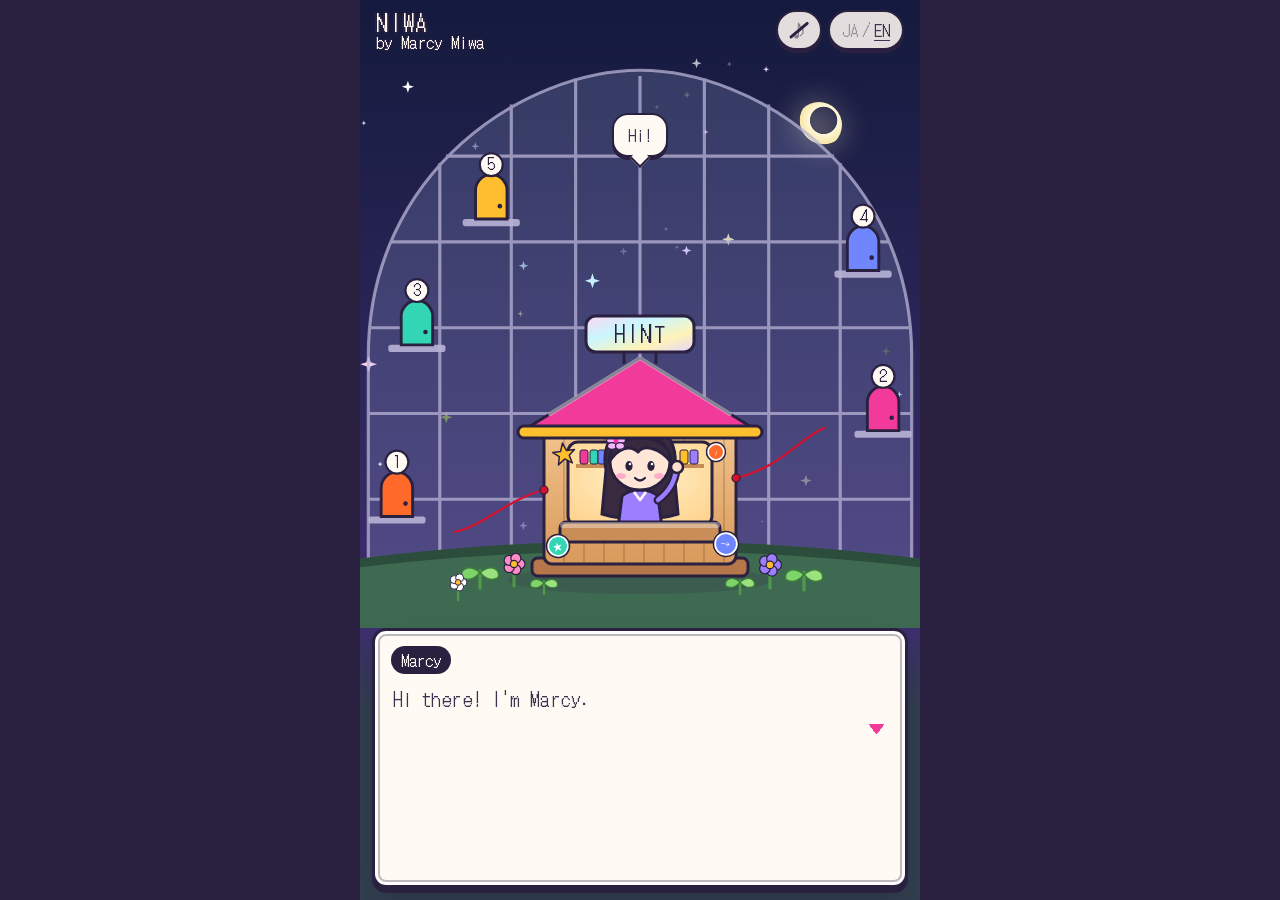
==== index.html @ 36a874c6 "スマホ版 NIWA: ヒント小屋の中身（マーシーの窓）を追加 PC版の温室の まんなかにある ヒント小屋を、スマホ1画面に したもの。 - 上: 温室の格子ドーム・5まいの とびら・小屋・3頭身のまー" ====
<!doctype html>
<html lang="ja">
<head>
  <meta charset="utf-8">
  <meta name="viewport" content="width=device-width, initial-scale=1, viewport-fit=cover">
  <title>NIWA by Marcy Miwa — ヒント小屋</title>
  <meta name="description" content="こんにちは！まーしーです！ — NIWA（塔の中の温室）のヒント小屋。スマホ版。">
  <meta name="theme-color" content="#2a2140">
  <meta property="og:title" content="NIWA by Marcy Miwa">
  <meta property="og:description" content="こんにちは！まーしーです！">
  <meta property="og:type" content="website">
  <meta property="og:image" content="assets/img/ogp.png">
  <meta name="twitter:card" content="summary_large_image">
  <link rel="icon" href="assets/img/favicon.svg" type="image/svg+xml">
  <link rel="preconnect" href="https://fonts.googleapis.com">
  <link rel="preconnect" href="https://fonts.gstatic.com" crossorigin>
  <link rel="stylesheet" href="https://fonts.googleapis.com/css2?family=DotGothic16&family=Zen+Maru+Gothic:wght@500;700&display=swap">
  <link rel="stylesheet" href="assets/css/hut.css">
</head>
<body>
  <a class="skip" href="list.html" data-i18n="skipToList">もじだけの ページへ</a>

  <div class="app" id="app" data-tod="day">
    <!-- 上: 小屋の中（シーン） -->
    <header class="topbar">
      <h1 class="logo"><span class="logo-niwa">NIWA</span><span class="logo-by" data-i18n="by">by Marcy Miwa</span></h1>
      <div class="toggles">
        <button class="chip" id="soundToggle" type="button" aria-pressed="false" data-i18n-aria="soundLabel" aria-label="おと">
          <span aria-hidden="true" class="chip-icon">♪</span><span class="chip-state" data-i18n="soundOff">OFF</span>
        </button>
        <button class="chip" id="langToggle" type="button" data-i18n-aria="langLabel" aria-label="ことば">
          <span lang="ja">JA</span><span class="sep" aria-hidden="true">/</span><span lang="en">EN</span>
        </button>
      </div>
    </header>

    <main class="stage" id="stage" aria-label="ヒント小屋">
      <div class="sky" aria-hidden="true">
        <div class="sun"></div>
        <canvas class="glitter" id="glitter"></canvas>
      </div>
      <svg class="dome" viewBox="0 0 400 400" preserveAspectRatio="xMidYMax slice" aria-hidden="true" id="dome"></svg>
      <div class="scene" id="scene">
        <!-- 小屋とまーしーは scene.js が描く -->
      </div>
      <p class="bubble" id="bubble" role="status" aria-live="polite"></p>
    </main>

    <!-- 下: マーシーの窓 -->
    <section class="window-wrap" aria-label="マーシーの窓" id="windowWrap">
      <div class="window" id="window">
        <div class="window-head">
          <span class="speaker" id="speaker">まーしー</span>
          <button class="back" id="backBtn" type="button" hidden><span aria-hidden="true">◀</span> <span data-i18n="back">もどる</span></button>
        </div>
        <div class="window-body" id="windowBody" aria-live="polite">
          <p class="line" id="line"></p>
          <span class="more" id="more" aria-hidden="true">▼</span>
        </div>
        <nav class="menu" id="menu" hidden></nav>
      </div>
    </section>

    <!-- 作品の窓 -->
    <div class="sheet" id="sheet" role="dialog" aria-modal="true" aria-labelledby="sheetTitle" hidden>
      <div class="sheet-card">
        <button class="sheet-close" id="sheetClose" type="button" data-i18n-aria="close" aria-label="とじる">×</button>
        <div class="sheet-scroll" id="sheetScroll"></div>
      </div>
    </div>

    <noscript>
      <p class="noscript">JavaScript が オフのようです。<a href="list.html">もじだけの ページ</a>で さくひんを みられます。</p>
    </noscript>
  </div>

  <script type="module" src="assets/js/app.js"></script>
</body>
</html>
---- assets/css/hut.css ----
/* NIWA — ヒント小屋（スマホ版）
   色・文字はPC版のUIの着せかえ（ui/skin.js・desk.json）のトークンに合わせる。
   本文は16px以上（PC版の mobile_check と同じ基準）。 */

:root {
  --ink: #2a2140;
  --paper: #fff6e9;
  --pearl: #fff8f2;
  --frost: #eef3ff;
  --riso-blue: #2f4fb8;
  --riso-pink: #f23a9a;
  --magenta: #ff33a8;
  --mint: #33d6b4;
  --lilac: #9d7eff;
  --lime: #a8e032;
  --sun: #ffbe2e;
  --orange: #ff6a2b;
  --cobalt: #6f86ff;
  --thread: #d4122e;

  --window-bg: #fffaf3;
  --window-ink: #3b3350;
  --window-edge: #2a2140;
  --window-hi: #ffffff;
  --cursor: #f23a9a;

  --sky-top: #8fc8ff;
  --sky-bottom: #ffe7c7;
  --ground: #9fd38a;
  --ground-dark: #6fae63;
  --glass: rgba(255, 255, 255, .35);
  --frame: #f4efe6;

  --font-dot: "DotGothic16", "Hiragino Maru Gothic ProN", "Hiragino Sans", "Yu Gothic", "Noto Sans JP", system-ui, sans-serif;
  --font-round: "Zen Maru Gothic", "Hiragino Maru Gothic ProN", "Hiragino Sans", "Yu Gothic", "Noto Sans JP", system-ui, sans-serif;
  --min-font: 16px;
  --radius: 14px;
  --gutter: 16px;
  --safe-b: env(safe-area-inset-bottom, 0px);
  --safe-t: env(safe-area-inset-top, 0px);
}

/* 時間帯の空（PC版の「空の時計」にならって 4 つ） */
.app[data-tod="dawn"]  { --sky-top: #b9a6ff; --sky-bottom: #ffd0c2; --ground: #a6d692; --glass: rgba(255,255,255,.32); }
.app[data-tod="day"]   { --sky-top: #8fc8ff; --sky-bottom: #ffeccc; --ground: #9fd38a; --glass: rgba(255,255,255,.35); }
.app[data-tod="dusk"]  { --sky-top: #6b5bd6; --sky-bottom: #ffad7a; --ground: #8cbf7e; --glass: rgba(255,230,210,.28); }
.app[data-tod="night"] { --sky-top: #141a3d; --sky-bottom: #3d2f6e; --ground: #3f6a52; --ground-dark: #2c4d3b; --glass: rgba(180,200,255,.18); --frame: #b9b3d6; }

*, *::before, *::after { box-sizing: border-box; }
[hidden] { display: none !important; }

html, body { height: 100%; }

body {
  margin: 0;
  background: var(--ink);
  color: var(--window-ink);
  font-family: var(--font-dot);
  font-size: var(--min-font);
  line-height: 1.7;
  -webkit-text-size-adjust: 100%;
  -webkit-tap-highlight-color: transparent;
  overflow: hidden;
}

button { font: inherit; color: inherit; }

.skip {
  position: absolute; left: 8px; top: -60px; z-index: 50;
  background: var(--window-bg); color: var(--window-ink);
  padding: 8px 14px; border-radius: 999px; border: 2px solid var(--window-edge);
  text-decoration: none;
}
.skip:focus { top: 8px; }

.app {
  position: relative;
  display: flex; flex-direction: column;
  height: 100vh; height: 100dvh;
  max-width: 560px; margin: 0 auto;
  background: linear-gradient(180deg, var(--sky-top), var(--sky-bottom) 70%);
  overflow: hidden;
  transition: background 1.2s ease;
}

/* ---------- 上のバー ---------- */
.topbar {
  position: relative; z-index: 6;
  display: flex; align-items: center; justify-content: space-between; gap: 8px;
  padding: calc(10px + var(--safe-t)) var(--gutter) 6px;
}
.logo {
  margin: 0; display: flex; flex-direction: column; align-items: flex-start; gap: 2px; white-space: nowrap;
  font-weight: 400; font-size: 22px; line-height: 1; letter-spacing: .08em;
  color: var(--window-bg);
  text-shadow: 0 2px 0 var(--window-edge), 2px 0 0 var(--window-edge), -2px 0 0 var(--window-edge), 0 -2px 0 var(--window-edge);
}
.logo-by { font-size: 16px; letter-spacing: .02em; text-shadow: 0 1px 0 var(--window-edge), 1px 0 0 var(--window-edge), -1px 0 0 var(--window-edge), 0 -1px 0 var(--window-edge); }
.toggles { display: flex; gap: 6px; }
.chip {
  display: inline-flex; align-items: center; gap: 4px;
  min-height: 40px; padding: 4px 12px;
  border-radius: 999px; border: 2px solid var(--window-edge);
  background: color-mix(in srgb, var(--window-bg) 88%, transparent);
  font-size: 16px; line-height: 1; cursor: pointer; white-space: nowrap;
  box-shadow: 0 3px 0 var(--window-edge);
}
.chip-icon { font-size: 18px; }
#soundToggle .chip-state { position: absolute; width: 1px; height: 1px; overflow: hidden; clip: rect(0 0 0 0); }
#soundToggle { position: relative; min-width: 44px; justify-content: center; }
#soundToggle[aria-pressed="false"] .chip-icon { opacity: .55; }
#soundToggle[aria-pressed="false"]::after {
  content: ""; position: absolute; left: 50%; top: 50%; width: 24px; height: 2.5px; border-radius: 2px;
  background: var(--window-edge); transform: translate(-50%, -50%) rotate(-40deg);
}
.chip:active { transform: translateY(2px); box-shadow: 0 1px 0 var(--window-edge); }
.chip:focus-visible, .menu button:focus-visible, .back:focus-visible, .sheet-close:focus-visible, .link-btn:focus-visible {
  outline: 3px solid var(--cursor); outline-offset: 2px;
}
.chip .sep { opacity: .45; }
.chip [lang] { opacity: .45; }
.chip [lang].on { opacity: 1; text-decoration: underline; text-underline-offset: 3px; }
.chip[aria-pressed="true"] { background: var(--sun); }

/* ---------- ステージ（小屋の中） ---------- */
.stage {
  position: relative; flex: 1 1 auto; min-height: 180px;
  overflow: hidden;
}
.sky { position: absolute; inset: 0; }
.sun {
  position: absolute; right: 14%; top: 8%;
  width: 46px; height: 46px; border-radius: 50%;
  background: radial-gradient(circle at 40% 40%, #fffbe6, var(--sun) 60%, transparent 62%);
  filter: drop-shadow(0 0 18px rgba(255, 210, 120, .8));
  transition: all 1.2s ease;
}
.app[data-tod="night"] .sun {
  background: radial-gradient(circle at 60% 40%, transparent 34%, #fff7d8 36%, #f5e7a8 60%, transparent 62%);
  filter: drop-shadow(0 0 14px rgba(255, 245, 200, .6));
}
.app[data-tod="dusk"] .sun { top: 30%; background: radial-gradient(circle, #fff1d6, var(--orange) 60%, transparent 62%); }
.app[data-tod="dawn"] .sun { top: 34%; right: 70%; }

.glitter { position: absolute; inset: 0; width: 100%; height: 100%; pointer-events: none; }

.dome { position: absolute; inset: 0; width: 100%; height: 100%; }
.dome .lattice { stroke: var(--frame); stroke-width: 2.2; fill: none; opacity: .75; }
.dome .pane { fill: var(--glass); }
.dome .ground { fill: var(--ground); }
.dome .ground-edge { fill: var(--ground-dark); }

.scene {
  position: absolute; left: 50%; bottom: 0;
  height: min(100%, 92vw, 400px); aspect-ratio: 1 / 1;
  transform: translateX(-50%);
}
.scene svg { display: block; width: 100%; height: 100%; overflow: visible; }

.hut-sign { cursor: pointer; }
.marcy { cursor: pointer; transform-box: fill-box; transform-origin: 50% 100%; }
.marcy.bob { animation: bob 2.4s ease-in-out infinite; }
.marcy.hop { animation: hop .5s ease-out 1; }
@keyframes bob { 0%, 100% { transform: translateY(0); } 50% { transform: translateY(-2.5px); } }
@keyframes hop { 0% { transform: translateY(0); } 40% { transform: translateY(-12px); } 100% { transform: translateY(0); } }
.marcy .blink { animation: blink 4.6s infinite; transform-box: fill-box; transform-origin: 50% 50%; }
@keyframes blink { 0%, 93%, 100% { transform: scaleY(1); } 95% { transform: scaleY(.1); } }
.sprout { transform-box: fill-box; transform-origin: 50% 100%; animation: sway 3.2s ease-in-out infinite; }
.sprout:nth-of-type(2n) { animation-delay: -1.3s; }
@keyframes sway { 0%, 100% { transform: rotate(-4deg); } 50% { transform: rotate(4deg); } }

/* ふきだし */
.bubble {
  position: absolute; z-index: 4;
  left: 50%; top: 10%;
  transform: translate(-50%, 6px) scale(.96);
  max-width: min(78%, 320px);
  margin: 0; padding: 8px 14px;
  background: var(--window-bg); color: var(--window-ink);
  border: 2px solid var(--window-edge); border-radius: 16px;
  box-shadow: 0 3px 0 var(--window-edge);
  font-size: 16px; line-height: 1.5; text-align: center;
  opacity: 0; pointer-events: none;
  transition: opacity .25s ease, transform .25s ease;
}
.bubble::after {
  content: ""; position: absolute; left: 50%; bottom: -10px; width: 14px; height: 14px;
  background: var(--window-bg); border-right: 2px solid var(--window-edge); border-bottom: 2px solid var(--window-edge);
  transform: translateX(-50%) rotate(45deg);
}
.bubble.show { opacity: 1; transform: translate(-50%, 0) scale(1); }

/* ---------- マーシーの窓（MOTHER2 風） ---------- */
.window-wrap {
  position: relative; z-index: 5;
  padding: 0 12px calc(12px + var(--safe-b));
  background: linear-gradient(180deg, transparent, color-mix(in srgb, var(--ground-dark) 60%, transparent) 30%);
}
.window {
  position: relative;
  min-height: 200px; max-height: 60dvh;
  display: flex; flex-direction: column;
  background: var(--window-bg); color: var(--window-ink);
  border-radius: var(--radius);
  border: 3px solid var(--window-edge);
  box-shadow:
    inset 0 0 0 3px var(--window-hi),
    inset 0 0 0 5px color-mix(in srgb, var(--window-edge) 30%, transparent),
    0 5px 0 var(--window-edge),
    0 14px 28px rgba(20, 10, 40, .25);
  padding: 12px 16px 14px;
  overflow: hidden;
}
.window-head {
  display: flex; align-items: center; justify-content: space-between;
  min-height: 34px; gap: 8px;
}
.speaker {
  display: inline-block; padding: 0 10px; border-radius: 999px;
  background: var(--window-edge); color: var(--window-bg);
  font-size: 16px; line-height: 28px;
}
.back {
  display: inline-flex; align-items: center; gap: 4px;
  min-height: 40px; padding: 0 12px;
  background: transparent; border: 2px solid var(--window-edge); border-radius: 999px;
  cursor: pointer; font-size: 16px;
}
.window-body {
  position: relative; flex: 0 0 auto;
  min-height: 64px; padding: 6px 2px 4px;
  cursor: pointer;
}
.line {
  margin: 0; white-space: pre-wrap; word-break: normal; overflow-wrap: anywhere;
  font-size: 18px; line-height: 1.75; letter-spacing: .02em;
}
.line .bullet { color: var(--cursor); }
.more {
  position: absolute; right: 4px; bottom: 0;
  color: var(--cursor); font-size: 16px;
  opacity: 0; animation: none;
}
.more.on { opacity: 1; animation: nudge .7s steps(2, end) infinite; }
@keyframes nudge { 0% { transform: translateY(0); } 100% { transform: translateY(3px); } }

.menu {
  display: grid; grid-template-columns: 1fr 1fr; gap: 2px 6px;
  margin-top: 6px; padding-top: 8px;
  border-top: 2px dashed color-mix(in srgb, var(--window-edge) 35%, transparent);
  overflow-y: auto; overscroll-behavior: contain;
  -webkit-overflow-scrolling: touch;
}
.menu.one-col { grid-template-columns: 1fr; }
.menu button {
  position: relative;
  display: flex; align-items: center; gap: 6px;
  min-height: 44px; padding: 4px 6px 4px 24px;
  background: transparent; border: 0; border-radius: 10px;
  text-align: left; font-size: 17px; line-height: 1.3; cursor: pointer; word-break: keep-all; overflow-wrap: anywhere;
}
.menu button::before {
  content: "▶"; position: absolute; left: 6px; top: 50%;
  transform: translateY(-50%); font-size: 14px; color: var(--cursor);
  opacity: 0;
}
.menu button:hover::before, .menu button:focus-visible::before, .menu button.cur::before { opacity: 1; }
.menu button:hover, .menu button.cur { background: color-mix(in srgb, var(--sun) 28%, transparent); }
.menu button:active { background: color-mix(in srgb, var(--sun) 50%, transparent); }
.menu .sub { display: block; font-size: 16px; opacity: .7; }
.menu .tag {
  margin-left: auto; padding: 0 8px; border-radius: 999px;
  font-size: 16px; line-height: 24px;
  color: var(--window-bg); background: var(--room-color, var(--lilac));
  flex: 0 0 auto;
}
.menu .num {
  display: inline-grid; place-items: center; flex: 0 0 auto;
  width: 28px; height: 28px; border-radius: 50%;
  background: var(--room-color, var(--lilac)); color: #fff; font-size: 16px;
}

/* ---------- 作品の窓（シート） ---------- */
.sheet {
  position: absolute; inset: 0; z-index: 20;
  display: flex; align-items: flex-end;
  background: rgba(30, 20, 50, .45);
  -webkit-backdrop-filter: blur(3px); backdrop-filter: blur(3px);
  padding: calc(56px + var(--safe-t)) 10px calc(10px + var(--safe-b));
  animation: fade .2s ease;
}
.sheet[hidden] { display: none; }
@keyframes fade { from { opacity: 0; } to { opacity: 1; } }
.sheet-card {
  position: relative; width: 100%; max-height: 100%;
  display: flex; flex-direction: column;
  background: var(--window-bg); color: var(--window-ink);
  border: 3px solid var(--window-edge); border-radius: 18px;
  box-shadow: inset 0 0 0 3px var(--window-hi), 0 5px 0 var(--window-edge);
  animation: rise .28s cubic-bezier(.2, .9, .3, 1.2);
}
@keyframes rise { from { transform: translateY(40px); opacity: .4; } to { transform: none; opacity: 1; } }
.sheet-close {
  position: absolute; right: 8px; top: 8px; z-index: 2;
  width: 44px; height: 44px; border-radius: 50%;
  background: var(--window-bg); border: 2px solid var(--window-edge);
  font-size: 22px; line-height: 1; cursor: pointer;
}
.sheet-scroll {
  overflow-y: auto; overscroll-behavior: contain; -webkit-overflow-scrolling: touch;
  padding: 18px 18px 22px;
}
.work-kicker {
  display: inline-flex; align-items: center; gap: 6px;
  margin: 0 52px 6px 0; padding: 0 10px; border-radius: 999px;
  background: var(--room-color, var(--lilac)); color: #fff;
  font-size: 16px; line-height: 28px;
}
.work-title {
  margin: 4px 52px 4px 0; font-family: var(--font-round); font-weight: 700;
  font-size: 24px; line-height: 1.35; letter-spacing: .01em;
}
.work-meta { margin: 0 0 12px; font-size: 16px; opacity: .8; }
.work-visual {
  position: relative; margin: 0 0 14px; aspect-ratio: 4 / 3; border-radius: 12px; overflow: hidden;
  border: 2px solid var(--window-edge);
  background: var(--frost);
}
.work-visual svg, .work-visual img { display: block; width: 100%; height: 100%; object-fit: cover; }
.work-caption { margin: 0 0 12px; font-family: var(--font-round); font-weight: 500; font-size: 17px; line-height: 1.9; }
.work-point {
  margin: 0 0 14px; padding: 10px 12px; border-radius: 12px;
  background: color-mix(in srgb, var(--sun) 22%, var(--window-bg));
  font-size: 16px;
}
.work-point::before { content: "→ "; color: var(--cursor); }
.details { margin: 0 0 12px; border-top: 2px dashed color-mix(in srgb, var(--window-edge) 30%, transparent); }
.details summary {
  list-style: none; cursor: pointer; min-height: 44px; display: flex; align-items: center; gap: 6px;
  font-size: 18px;
}
.details summary::-webkit-details-marker { display: none; }
.details summary::before { content: "▶"; color: var(--cursor); font-size: 14px; transition: transform .2s; }
.details[open] summary::before { transform: rotate(90deg); }
.details dl { margin: 0; display: grid; grid-template-columns: auto 1fr; gap: 4px 12px; font-size: 16px; }
.details dt { opacity: .7; }
.details dd { margin: 0; }
.links { display: flex; flex-wrap: wrap; gap: 8px; margin: 10px 0 0; padding: 0; list-style: none; }
.link-btn {
  display: inline-flex; align-items: center; gap: 6px; min-height: 44px; padding: 0 14px;
  border-radius: 999px; border: 2px solid var(--window-edge); background: var(--window-bg);
  color: var(--window-ink); text-decoration: none; font-size: 16px;
  box-shadow: 0 3px 0 var(--window-edge);
}
.link-btn:active { transform: translateY(2px); box-shadow: 0 1px 0 var(--window-edge); }
.pc-note {
  margin: 14px 0 0; padding: 10px 12px; border-radius: 12px; font-size: 16px;
  border: 2px dashed color-mix(in srgb, var(--window-edge) 40%, transparent);
}

/* 作品いちらん（シートの中） */
.works-grid { display: grid; grid-template-columns: 1fr; gap: 10px; margin: 8px 0 0; padding: 0; list-style: none; }
.works-grid button {
  width: 100%; display: grid; grid-template-columns: 64px 1fr; gap: 12px; align-items: center;
  padding: 8px; border-radius: 14px; border: 2px solid var(--window-edge); background: var(--pearl);
  text-align: left; cursor: pointer; box-shadow: 0 3px 0 var(--window-edge);
}
.works-grid button:active { transform: translateY(2px); box-shadow: 0 1px 0 var(--window-edge); }
.works-grid .thumb { width: 64px; height: 64px; border-radius: 10px; overflow: hidden; border: 2px solid var(--window-edge); }
.works-grid .thumb svg { width: 100%; height: 100%; display: block; }
.works-grid .t { display: block; font-family: var(--font-round); font-weight: 700; font-size: 17px; line-height: 1.35; }
.works-grid .m { display: block; font-size: 16px; opacity: .7; }

.noscript { position: absolute; inset: auto 16px 16px; background: var(--window-bg); padding: 12px; border-radius: 12px; }

/* 横向き・大きめの画面 */
@media (min-height: 760px) { .window { min-height: 260px; } }
@media (orientation: landscape) and (max-height: 520px) {
  .app { flex-direction: row; max-width: none; }
  .topbar { position: absolute; left: 0; right: 0; }
  .stage { flex: 1 1 50%; }
  .window-wrap { flex: 1 1 50%; display: flex; align-items: flex-end; padding-top: 56px; }
  .window { width: 100%; max-height: calc(100dvh - 70px); }
}

@media (prefers-reduced-motion: reduce) {
  *, *::before, *::after { animation-duration: .001ms !important; animation-iteration-count: 1 !important; transition-duration: .001ms !important; }
}
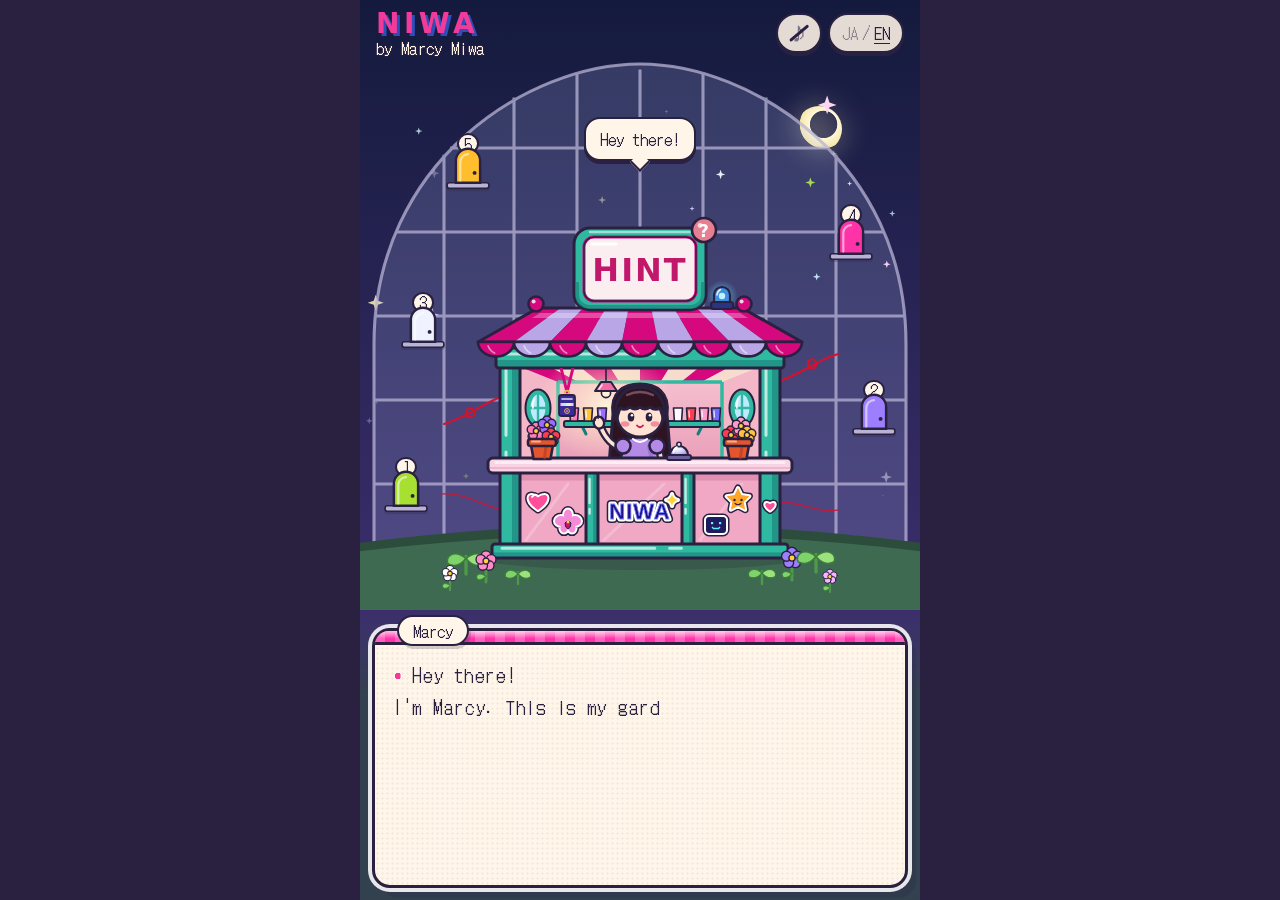
==== commit dbf86ce4: "マーシーの窓を PC版の会話・作品データと同じにする - ことばを PC版（塔の中の温室）の原文に: やっほー！/ まーしーだよ。ここは わたしの 庭。   ひとこと 7 つ、コマンド（あそびかた・へ" ====
--- a/index.html
+++ b/index.html
@@ -40,6 +40,7 @@
         <canvas class="glitter" id="glitter"></canvas>
       </div>
       <svg class="dome" viewBox="0 0 400 400" preserveAspectRatio="xMidYMax slice" aria-hidden="true" id="dome"></svg>
+      <div class="doors" id="doors"></div>
       <div class="scene" id="scene">
         <!-- 小屋とまーしーは scene.js が描く -->
       </div>
@@ -48,9 +49,10 @@
 
     <!-- 下: マーシーの窓 -->
     <section class="window-wrap" aria-label="マーシーの窓" id="windowWrap">
+      <button class="talk-btn" id="talkBtn" type="button" hidden><span aria-hidden="true">💬</span> <span data-i18n="talkAgain">はなす</span></button>
       <div class="window" id="window">
+        <span class="speaker" id="speaker">まーしー</span>
         <div class="window-head">
-          <span class="speaker" id="speaker">まーしー</span>
           <button class="back" id="backBtn" type="button" hidden><span aria-hidden="true">◀</span> <span data-i18n="back">もどる</span></button>
         </div>
         <div class="window-body" id="windowBody" aria-live="polite">
--- a/assets/css/hut.css
+++ b/assets/css/hut.css
@@ -18,9 +18,11 @@
   --cobalt: #6f86ff;
   --thread: #d4122e;
 
-  --window-bg: #fffaf3;
-  --window-ink: #3b3350;
+  --window-bg: #fff6e9;
+  --window-ink: #2a2140;
   --window-edge: #2a2140;
+  --win-shadow: 0 0 0 4px rgba(255, 255, 255, .88), 8px 10px 0 rgba(42, 33, 64, .2);
+  --grain: radial-gradient(rgba(42, 33, 64, .05) 1px, transparent 1.2px);
   --window-hi: #ffffff;
   --cursor: #f23a9a;
 
@@ -33,6 +35,7 @@
 
   --font-dot: "DotGothic16", "Hiragino Maru Gothic ProN", "Hiragino Sans", "Yu Gothic", "Noto Sans JP", system-ui, sans-serif;
   --font-round: "Zen Maru Gothic", "Hiragino Maru Gothic ProN", "Hiragino Sans", "Yu Gothic", "Noto Sans JP", system-ui, sans-serif;
+  --font-serif: "Hiragino Mincho ProN", "Yu Mincho", "Noto Serif JP", "Cormorant Garamond", serif;
   --min-font: 16px;
   --radius: 14px;
   --gutter: 16px;
@@ -93,9 +96,9 @@
   margin: 0; display: flex; flex-direction: column; align-items: flex-start; gap: 2px; white-space: nowrap;
   font-weight: 400; font-size: 22px; line-height: 1; letter-spacing: .08em;
   color: var(--window-bg);
-  text-shadow: 0 2px 0 var(--window-edge), 2px 0 0 var(--window-edge), -2px 0 0 var(--window-edge), 0 -2px 0 var(--window-edge);
-}
-.logo-by { font-size: 16px; letter-spacing: .02em; text-shadow: 0 1px 0 var(--window-edge), 1px 0 0 var(--window-edge), -1px 0 0 var(--window-edge), 0 -1px 0 var(--window-edge); }
+}
+.logo-niwa { font-family: var(--font-round); font-weight: 700; font-size: 28px; letter-spacing: .16em; color: var(--riso-pink); text-shadow: 3px 3px 0 var(--riso-blue); }
+.logo-by { font-size: 16px; letter-spacing: .02em; color: var(--window-bg); text-shadow: 0 1px 0 var(--window-edge), 1px 0 0 var(--window-edge), -1px 0 0 var(--window-edge), 0 -1px 0 var(--window-edge); }
 .toggles { display: flex; gap: 6px; }
 .chip {
   display: inline-flex; align-items: center; gap: 4px;
@@ -114,7 +117,7 @@
   background: var(--window-edge); transform: translate(-50%, -50%) rotate(-40deg);
 }
 .chip:active { transform: translateY(2px); box-shadow: 0 1px 0 var(--window-edge); }
-.chip:focus-visible, .menu button:focus-visible, .back:focus-visible, .sheet-close:focus-visible, .link-btn:focus-visible {
+.chip:focus-visible, .menu .item:focus-visible, .talk-btn:focus-visible, .back:focus-visible, .sheet-close:focus-visible, .link-btn:focus-visible {
   outline: 3px solid var(--cursor); outline-offset: 2px;
 }
 .chip .sep { opacity: .45; }
@@ -156,6 +159,24 @@
   transform: translateX(-50%);
 }
 .scene svg { display: block; width: 100%; height: 100%; overflow: visible; }
+/* 小屋の絵の 四角が とびらへの タップを ふさがないように（まーしーと かんばんだけ さわれる） */
+.scene, .scene svg { pointer-events: none; }
+.scene .marcy, .scene .hut-sign { pointer-events: auto; }
+.doors { position: absolute; inset: 0; z-index: 3; pointer-events: none; }
+.door {
+  position: absolute; pointer-events: auto;
+  width: 48px; height: 56px; padding: 0; margin: 0;
+  background: none; border: 0; cursor: pointer;
+  display: flex; flex-direction: column; align-items: center; justify-content: flex-end;
+}
+.door svg { width: 44px; height: 38px; display: block; overflow: visible; filter: drop-shadow(0 2px 0 rgba(42, 33, 64, .25)); }
+.door-no {
+  display: grid; place-items: center; width: 22px; height: 22px; margin-bottom: -2px;
+  border-radius: 50%; background: var(--window-bg); border: 2px solid var(--window-edge);
+  font: 16px/1 var(--font-dot); color: var(--window-edge);
+}
+.door:active svg { transform: translateY(2px); }
+.door:focus-visible { outline: 3px dashed var(--riso-pink); outline-offset: 2px; border-radius: 8px; }
 
 .hut-sign { cursor: pointer; }
 .marcy { cursor: pointer; transform-box: fill-box; transform-origin: 50% 100%; }
@@ -200,30 +221,52 @@
   position: relative;
   min-height: 200px; max-height: 60dvh;
   display: flex; flex-direction: column;
+  background-color: var(--window-bg); background-image: var(--grain); background-size: 5px 5px;
+  color: var(--window-ink);
+  border-radius: 18px;
+  border: 3px solid var(--window-edge);
+  box-shadow: var(--win-shadow);
+  padding: 22px 16px 14px;
+  margin-top: 18px;
+  animation: pop .18s cubic-bezier(.2, 1.4, .4, 1) both;
+}
+@keyframes pop { from { transform: scale(.94); opacity: 0; } to { transform: none; opacity: 1; } }
+/* マーシーの窓の バー（マゼンタの キャンディ） */
+.window::before {
+  content: ""; position: absolute; left: 0; right: 0; top: 0; height: 14px;
+  border-radius: 15px 15px 0 0; border-bottom: 3px solid var(--window-edge);
+  background:
+    linear-gradient(rgba(255, 255, 255, .7), rgba(255, 255, 255, 0) 70%),
+    repeating-linear-gradient(90deg, rgba(255, 255, 255, .22) 0 10px, transparent 10px 20px),
+    var(--magenta);
+  pointer-events: none;
+}
+.window.closed { display: none; }
+.window-head {
+  position: absolute; right: 12px; top: -20px; z-index: 2;
+  display: flex; align-items: center; gap: 8px;
+}
+.speaker {
+  position: absolute; z-index: 2; top: -16px; left: 22px;
+  padding: 6px 14px 5px; border-radius: 999px;
   background: var(--window-bg); color: var(--window-ink);
-  border-radius: var(--radius);
-  border: 3px solid var(--window-edge);
-  box-shadow:
-    inset 0 0 0 3px var(--window-hi),
-    inset 0 0 0 5px color-mix(in srgb, var(--window-edge) 30%, transparent),
-    0 5px 0 var(--window-edge),
-    0 14px 28px rgba(20, 10, 40, .25);
-  padding: 12px 16px 14px;
-  overflow: hidden;
-}
-.window-head {
-  display: flex; align-items: center; justify-content: space-between;
-  min-height: 34px; gap: 8px;
-}
-.speaker {
-  display: inline-block; padding: 0 10px; border-radius: 999px;
-  background: var(--window-edge); color: var(--window-bg);
-  font-size: 16px; line-height: 28px;
-}
+  border: 2px solid var(--window-edge);
+  box-shadow: 2px 3px 0 rgba(42, 33, 64, .2);
+  font: 16px/1 var(--font-dot);
+}
+.talk-btn {
+  display: flex; align-items: center; justify-content: center; gap: 8px;
+  width: 100%; min-height: 56px; margin-top: 18px;
+  border-radius: 18px; border: 3px solid var(--window-edge);
+  background: linear-gradient(180deg, #ffd0e8, #ff8fc8); color: var(--window-ink);
+  box-shadow: var(--win-shadow); font: 20px/1 var(--font-dot); cursor: pointer;
+}
+.talk-btn:active { transform: translateY(2px); }
 .back {
   display: inline-flex; align-items: center; gap: 4px;
   min-height: 40px; padding: 0 12px;
-  background: transparent; border: 2px solid var(--window-edge); border-radius: 999px;
+  background: var(--window-bg); border: 2px solid var(--window-edge); border-radius: 999px;
+  box-shadow: 2px 3px 0 rgba(42, 33, 64, .2);
   cursor: pointer; font-size: 16px;
 }
 .window-body {
@@ -233,12 +276,13 @@
 }
 .line {
   margin: 0; white-space: pre-wrap; word-break: normal; overflow-wrap: anywhere;
-  font-size: 18px; line-height: 1.75; letter-spacing: .02em;
-}
+  font-size: 18px; line-height: 1.75; letter-spacing: .04em;
+}
+.line:not(:empty)::before { content: "• "; color: var(--riso-pink); }
 .line .bullet { color: var(--cursor); }
 .more {
   position: absolute; right: 4px; bottom: 0;
-  color: var(--cursor); font-size: 16px;
+  color: var(--riso-pink); font-size: 16px;
   opacity: 0; animation: none;
 }
 .more.on { opacity: 1; animation: nudge .7s steps(2, end) infinite; }
@@ -252,32 +296,36 @@
   -webkit-overflow-scrolling: touch;
 }
 .menu.one-col { grid-template-columns: 1fr; }
-.menu button {
-  position: relative;
+.menu .item {
+  position: relative; color: inherit; text-decoration: none;
   display: flex; align-items: center; gap: 6px;
   min-height: 44px; padding: 4px 6px 4px 24px;
   background: transparent; border: 0; border-radius: 10px;
   text-align: left; font-size: 17px; line-height: 1.3; cursor: pointer; word-break: keep-all; overflow-wrap: anywhere;
 }
-.menu button::before {
+.menu .item::before {
   content: "▶"; position: absolute; left: 6px; top: 50%;
   transform: translateY(-50%); font-size: 14px; color: var(--cursor);
   opacity: 0;
 }
-.menu button:hover::before, .menu button:focus-visible::before, .menu button.cur::before { opacity: 1; }
-.menu button:hover, .menu button.cur { background: color-mix(in srgb, var(--sun) 28%, transparent); }
-.menu button:active { background: color-mix(in srgb, var(--sun) 50%, transparent); }
+.menu .item::before { animation: cur 1s step-end infinite; }
+@keyframes cur { 50% { visibility: hidden; } }
+.menu .item:hover::before, .menu .item:focus-visible::before, .menu .item.cur::before { opacity: 1; }
+.menu .item:hover, .menu .item.cur { background: color-mix(in srgb, var(--sun) 30%, transparent); border-radius: 999px; }
+.menu .item:active { background: color-mix(in srgb, var(--sun) 55%, transparent); }
+.menu .label { display: block; }
 .menu .sub { display: block; font-size: 16px; opacity: .7; }
 .menu .tag {
   margin-left: auto; padding: 0 8px; border-radius: 999px;
   font-size: 16px; line-height: 24px;
-  color: var(--window-bg); background: var(--room-color, var(--lilac));
+  color: var(--window-ink); background: #ffe6a8; border: 2px solid var(--window-edge);
   flex: 0 0 auto;
 }
 .menu .num {
   display: inline-grid; place-items: center; flex: 0 0 auto;
-  width: 28px; height: 28px; border-radius: 50%;
-  background: var(--room-color, var(--lilac)); color: #fff; font-size: 16px;
+  width: 30px; height: 30px; border-radius: 50%;
+  background: var(--room-color, var(--lilac)); color: var(--window-ink); font-size: 16px;
+  border: 2px solid var(--window-edge);
 }
 
 /* ---------- 作品の窓（シート） ---------- */
@@ -294,32 +342,63 @@
 .sheet-card {
   position: relative; width: 100%; max-height: 100%;
   display: flex; flex-direction: column;
-  background: var(--window-bg); color: var(--window-ink);
-  border: 3px solid var(--window-edge); border-radius: 18px;
-  box-shadow: inset 0 0 0 3px var(--window-hi), 0 5px 0 var(--window-edge);
+  background-color: var(--window-bg); background-image: var(--grain); background-size: 5px 5px;
+  color: var(--window-ink);
+  border: 3px solid var(--window-edge); border-radius: 20px;
+  box-shadow: 0 0 0 4px rgba(255, 255, 255, .88), 10px 12px 0 rgba(42, 33, 64, .22);
   animation: rise .28s cubic-bezier(.2, .9, .3, 1.2);
+  overflow: hidden;
+}
+/* 作品の窓の バー（ライラック + ホロ箔） */
+.sheet-card::before {
+  content: ""; flex: none; height: 52px; border-bottom: 3px solid var(--window-edge);
+  background:
+    linear-gradient(rgba(255, 255, 255, .75), rgba(255, 255, 255, 0) 60%),
+    linear-gradient(115deg, rgba(255, 214, 242, .55), rgba(201, 246, 255, .55) 35%, rgba(255, 243, 184, .55) 65%, rgba(227, 212, 255, .55)),
+    repeating-linear-gradient(180deg, rgba(255, 255, 255, .25) 0 2px, transparent 2px 5px),
+    var(--room-color, var(--lilac));
+  background-blend-mode: normal, overlay, normal, normal;
 }
 @keyframes rise { from { transform: translateY(40px); opacity: .4; } to { transform: none; opacity: 1; } }
 .sheet-close {
-  position: absolute; right: 8px; top: 8px; z-index: 2;
+  position: absolute; right: 8px; top: 4px; z-index: 2;
   width: 44px; height: 44px; border-radius: 50%;
-  background: var(--window-bg); border: 2px solid var(--window-edge);
-  font-size: 22px; line-height: 1; cursor: pointer;
+  border: 3px solid var(--window-edge); color: var(--window-ink);
+  background: radial-gradient(circle at 35% 30%, #fff 0 15%, #ffb3d9 42%, var(--magenta) 100%);
+  box-shadow: 0 3px 0 rgba(42, 33, 64, .25);
+  font: 24px/1 var(--font-dot); cursor: pointer;
 }
 .sheet-scroll {
   overflow-y: auto; overscroll-behavior: contain; -webkit-overflow-scrolling: touch;
   padding: 18px 18px 22px;
 }
 .work-kicker {
-  display: inline-flex; align-items: center; gap: 6px;
-  margin: 0 52px 6px 0; padding: 0 10px; border-radius: 999px;
-  background: var(--room-color, var(--lilac)); color: #fff;
-  font-size: 16px; line-height: 28px;
-}
-.work-title {
-  margin: 4px 52px 4px 0; font-family: var(--font-round); font-weight: 700;
+  display: inline-flex; flex-wrap: wrap; align-items: center; gap: 6px;
+  margin: 0 0 8px; padding: 4px 14px 3px; border-radius: 999px;
+  background: var(--window-bg); color: var(--window-ink); border: 2px solid var(--window-edge);
+  box-shadow: 2px 3px 0 rgba(42, 33, 64, .16);
+  font-size: 16px; line-height: 1.5;
+}
+.star { color: var(--riso-pink); }
+.work-title, .sheet-title {
+  margin: 4px 0 4px; font-family: var(--font-round); font-weight: 700;
   font-size: 24px; line-height: 1.35; letter-spacing: .01em;
-}
+  text-shadow: 2px 2px 0 rgba(242, 58, 154, .32);
+}
+.work-sub { margin: 0 0 4px; font-family: var(--font-round); font-size: 17px; opacity: .8; }
+.work-lede { margin: 0 0 12px; font-family: var(--font-round); font-weight: 500; font-size: 17px; line-height: 1.9; }
+.work-label { margin: 14px 0 4px; font-size: 16px; }
+.work-label::before { content: ""; display: inline-block; width: 9px; height: 9px; margin: 0 8px 1px 0; border-radius: 50%; background: var(--mint); border: 2px solid var(--window-edge); vertical-align: middle; }
+.facts { margin: 14px 0; display: grid; grid-template-columns: max-content minmax(0, 1fr); gap: 0 18px; font-size: 16px; line-height: 1.6; }
+.facts dt, .facts dd { margin: 0; padding: 6px 0; border-top: 2px dotted rgba(42, 33, 64, .25); }
+.facts dt { opacity: .75; }
+.deep { margin: 4px 0 0; font-family: var(--font-serif); font-size: 17px; line-height: 2.05; }
+.sheet-foot { margin: 18px 0 0; display: flex; flex-wrap: wrap; gap: 8px; }
+.clips, .chips { list-style: none; margin: 4px 0 12px; padding: 0; display: grid; gap: 8px; }
+.clips li { display: flex; align-items: center; gap: 10px; font-size: 16px; }
+.clip-sw { flex: none; width: 56px; height: 32px; border-radius: 8px; border: 2px solid var(--window-edge); }
+.chips { grid-template-columns: repeat(auto-fill, minmax(120px, 1fr)); }
+.chips li { padding: 8px 12px; border-radius: 999px; border: 2px solid var(--window-edge); background: var(--pearl); text-align: center; font-size: 16px; }
 .work-meta { margin: 0 0 12px; font-size: 16px; opacity: .8; }
 .work-visual {
   position: relative; margin: 0 0 14px; aspect-ratio: 4 / 3; border-radius: 12px; overflow: hidden;
@@ -329,11 +408,13 @@
 .work-visual svg, .work-visual img { display: block; width: 100%; height: 100%; object-fit: cover; }
 .work-caption { margin: 0 0 12px; font-family: var(--font-round); font-weight: 500; font-size: 17px; line-height: 1.9; }
 .work-point {
-  margin: 0 0 14px; padding: 10px 12px; border-radius: 12px;
+  margin: 14px 0; padding: 4px 14px 10px; border-radius: 14px;
   background: color-mix(in srgb, var(--sun) 22%, var(--window-bg));
-  font-size: 16px;
-}
-.work-point::before { content: "→ "; color: var(--cursor); }
+  border: 2px dashed rgba(42, 33, 64, .3);
+  font-family: var(--font-round); font-size: 17px;
+}
+.work-point p { margin: 0; }
+.work-point p:last-child::before { content: "→ "; color: var(--riso-pink); }
 .details { margin: 0 0 12px; border-top: 2px dashed color-mix(in srgb, var(--window-edge) 30%, transparent); }
 .details summary {
   list-style: none; cursor: pointer; min-height: 44px; display: flex; align-items: center; gap: 6px;
@@ -360,16 +441,17 @@
 
 /* 作品いちらん（シートの中） */
 .works-grid { display: grid; grid-template-columns: 1fr; gap: 10px; margin: 8px 0 0; padding: 0; list-style: none; }
-.works-grid button {
+.works-grid .work-row {
   width: 100%; display: grid; grid-template-columns: 64px 1fr; gap: 12px; align-items: center;
   padding: 8px; border-radius: 14px; border: 2px solid var(--window-edge); background: var(--pearl);
   text-align: left; cursor: pointer; box-shadow: 0 3px 0 var(--window-edge);
 }
-.works-grid button:active { transform: translateY(2px); box-shadow: 0 1px 0 var(--window-edge); }
+.works-grid .work-row:active { transform: translateY(2px); box-shadow: 0 1px 0 var(--window-edge); }
 .works-grid .thumb { width: 64px; height: 64px; border-radius: 10px; overflow: hidden; border: 2px solid var(--window-edge); }
 .works-grid .thumb svg { width: 100%; height: 100%; display: block; }
 .works-grid .t { display: block; font-family: var(--font-round); font-weight: 700; font-size: 17px; line-height: 1.35; }
 .works-grid .m { display: block; font-size: 16px; opacity: .7; }
+.works-grid + .works-grid { margin-top: 14px; padding-top: 14px; border-top: 2px dotted rgba(42, 33, 64, .3); }
 
 .noscript { position: absolute; inset: auto 16px 16px; background: var(--window-bg); padding: 12px; border-radius: 12px; }
 
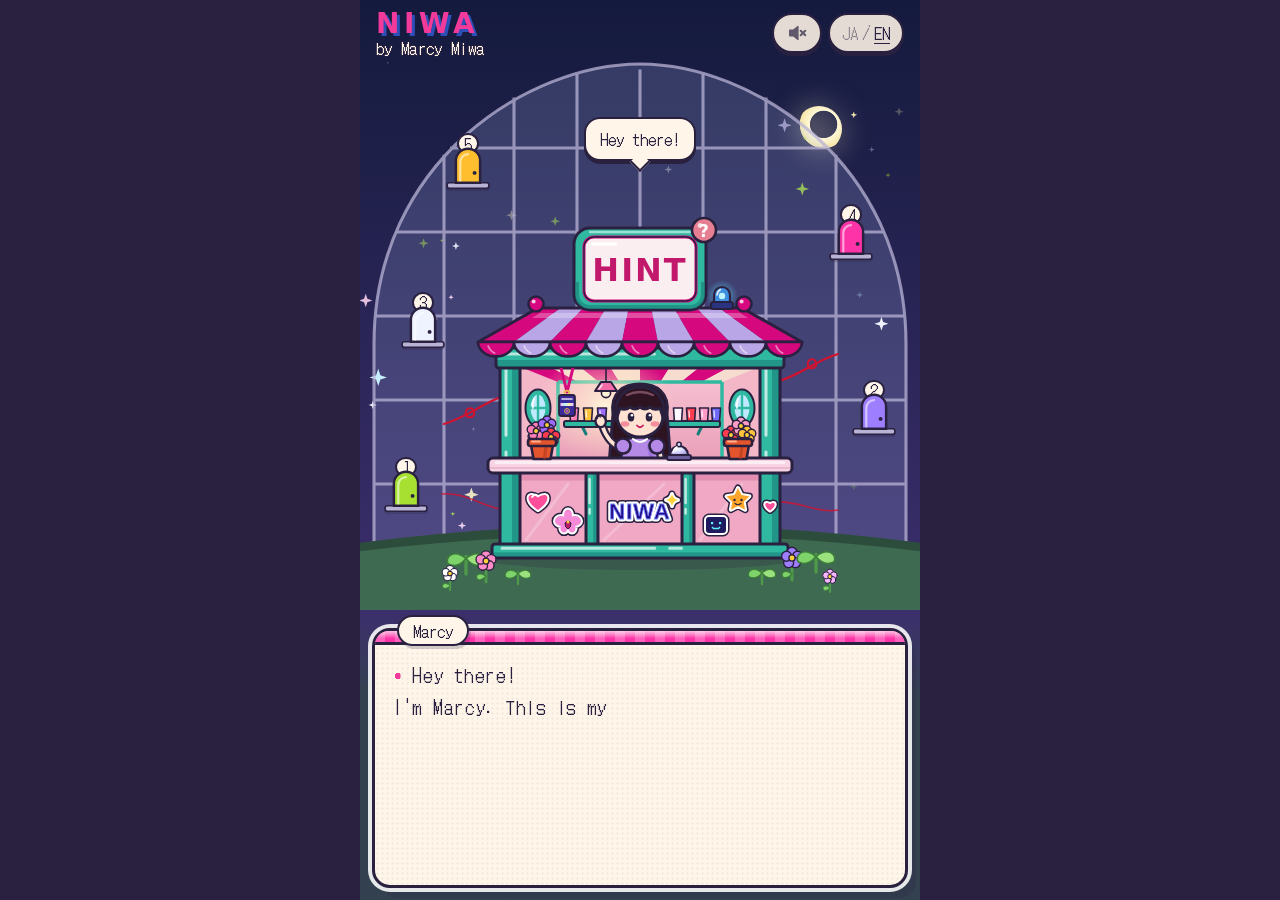
==== commit 80898c33: "シェア画像・README・音の アイコン - assets/img/ogp.png（夕方の ヒント小屋と「こんにちは！まーしーです！」）と tools/make-ogp.mjs - 音の ボタンを ス" ====
--- a/index.html
+++ b/index.html
@@ -26,7 +26,7 @@
       <h1 class="logo"><span class="logo-niwa">NIWA</span><span class="logo-by" data-i18n="by">by Marcy Miwa</span></h1>
       <div class="toggles">
         <button class="chip" id="soundToggle" type="button" aria-pressed="false" data-i18n-aria="soundLabel" aria-label="おと">
-          <span aria-hidden="true" class="chip-icon">♪</span><span class="chip-state" data-i18n="soundOff">OFF</span>
+          <svg class="chip-icon" viewBox="0 0 24 24" aria-hidden="true"><path d="M4 9h4l5-4v14l-5-4H4z" fill="currentColor" stroke="currentColor" stroke-width="1.5" stroke-linejoin="round"/><g class="waves" fill="none" stroke="currentColor" stroke-width="2" stroke-linecap="round"><path d="M16 9.5a3.5 3.5 0 0 1 0 5"/><path d="M18.5 7a7 7 0 0 1 0 10"/></g><g class="mute" stroke="currentColor" stroke-width="2.2" stroke-linecap="round"><path d="M16 9.5l5 5M21 9.5l-5 5"/></g></svg><span class="chip-state" data-i18n="soundOff">OFF</span>
         </button>
         <button class="chip" id="langToggle" type="button" data-i18n-aria="langLabel" aria-label="ことば">
           <span lang="ja">JA</span><span class="sep" aria-hidden="true">/</span><span lang="en">EN</span>
--- a/assets/css/hut.css
+++ b/assets/css/hut.css
@@ -108,14 +108,11 @@
   font-size: 16px; line-height: 1; cursor: pointer; white-space: nowrap;
   box-shadow: 0 3px 0 var(--window-edge);
 }
-.chip-icon { font-size: 18px; }
+.chip-icon { width: 22px; height: 22px; display: block; }
+#soundToggle[aria-pressed="false"] .waves, #soundToggle[aria-pressed="true"] .mute { display: none; }
 #soundToggle .chip-state { position: absolute; width: 1px; height: 1px; overflow: hidden; clip: rect(0 0 0 0); }
 #soundToggle { position: relative; min-width: 44px; justify-content: center; }
-#soundToggle[aria-pressed="false"] .chip-icon { opacity: .55; }
-#soundToggle[aria-pressed="false"]::after {
-  content: ""; position: absolute; left: 50%; top: 50%; width: 24px; height: 2.5px; border-radius: 2px;
-  background: var(--window-edge); transform: translate(-50%, -50%) rotate(-40deg);
-}
+#soundToggle[aria-pressed="false"] .chip-icon { opacity: .7; }
 .chip:active { transform: translateY(2px); box-shadow: 0 1px 0 var(--window-edge); }
 .chip:focus-visible, .menu .item:focus-visible, .talk-btn:focus-visible, .back:focus-visible, .sheet-close:focus-visible, .link-btn:focus-visible {
   outline: 3px solid var(--cursor); outline-offset: 2px;
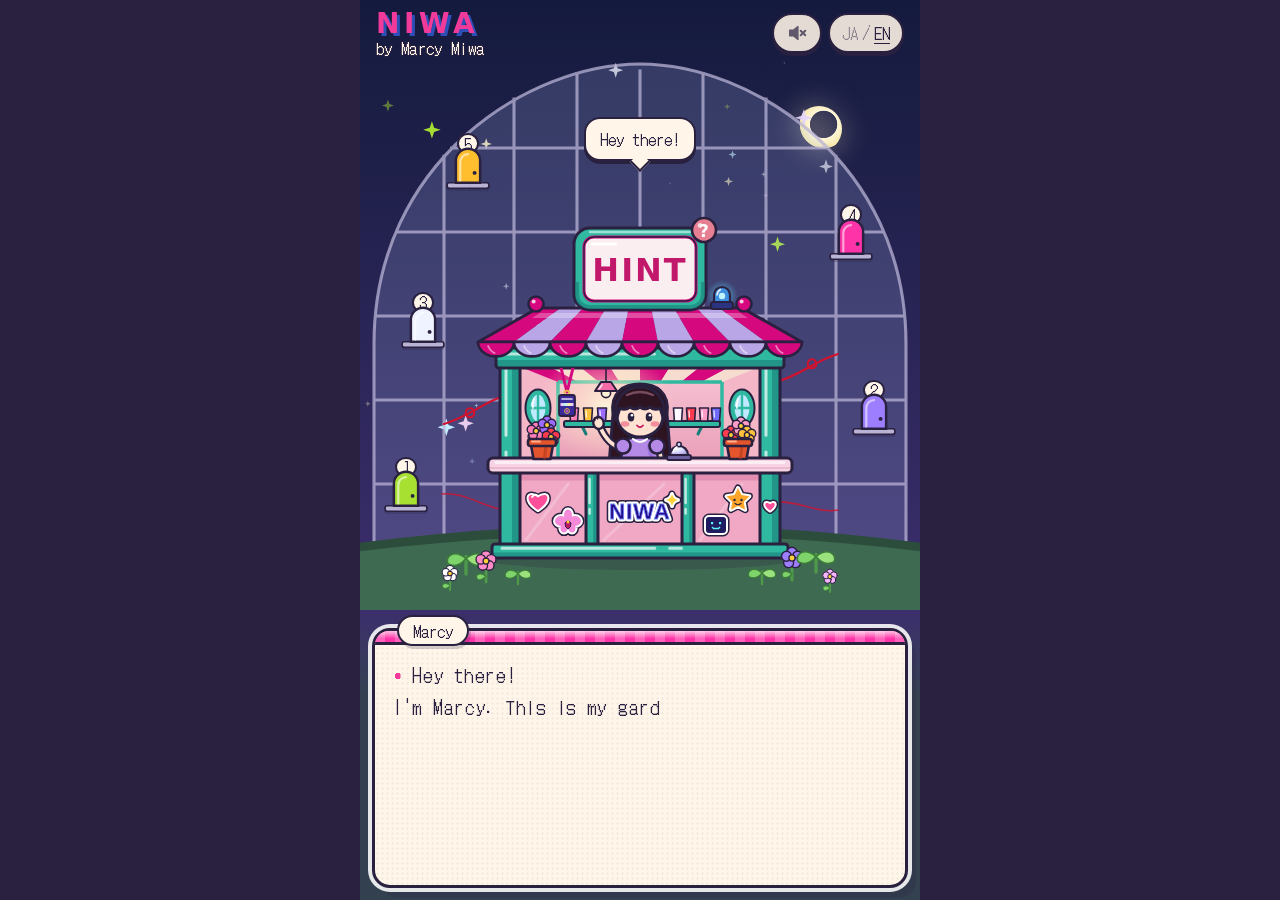
==== commit 7d52a80d: "読み上げを 1 行ずつに（1 字ずつ 読まれないように） 文字おくりの 表示は aria-hidden にして、見えない 読み上げ用の 場所に 1 行まるごとを 1 回だけ 入れる。  Co-Auth" ====
--- a/index.html
+++ b/index.html
@@ -55,8 +55,9 @@
         <div class="window-head">
           <button class="back" id="backBtn" type="button" hidden><span aria-hidden="true">◀</span> <span data-i18n="back">もどる</span></button>
         </div>
-        <div class="window-body" id="windowBody" aria-live="polite">
-          <p class="line" id="line"></p>
+        <div class="window-body" id="windowBody">
+          <p class="sr-only" id="srLine" aria-live="polite" aria-atomic="true"></p>
+          <p class="line" id="line" aria-hidden="true"></p>
           <span class="more" id="more" aria-hidden="true">▼</span>
         </div>
         <nav class="menu" id="menu" hidden></nav>
--- a/assets/css/hut.css
+++ b/assets/css/hut.css
@@ -51,6 +51,7 @@
 
 *, *::before, *::after { box-sizing: border-box; }
 [hidden] { display: none !important; }
+.sr-only { position: absolute !important; width: 1px; height: 1px; margin: -1px; padding: 0; overflow: hidden; clip: rect(0 0 0 0); white-space: nowrap; border: 0; }
 
 html, body { height: 100%; }
 
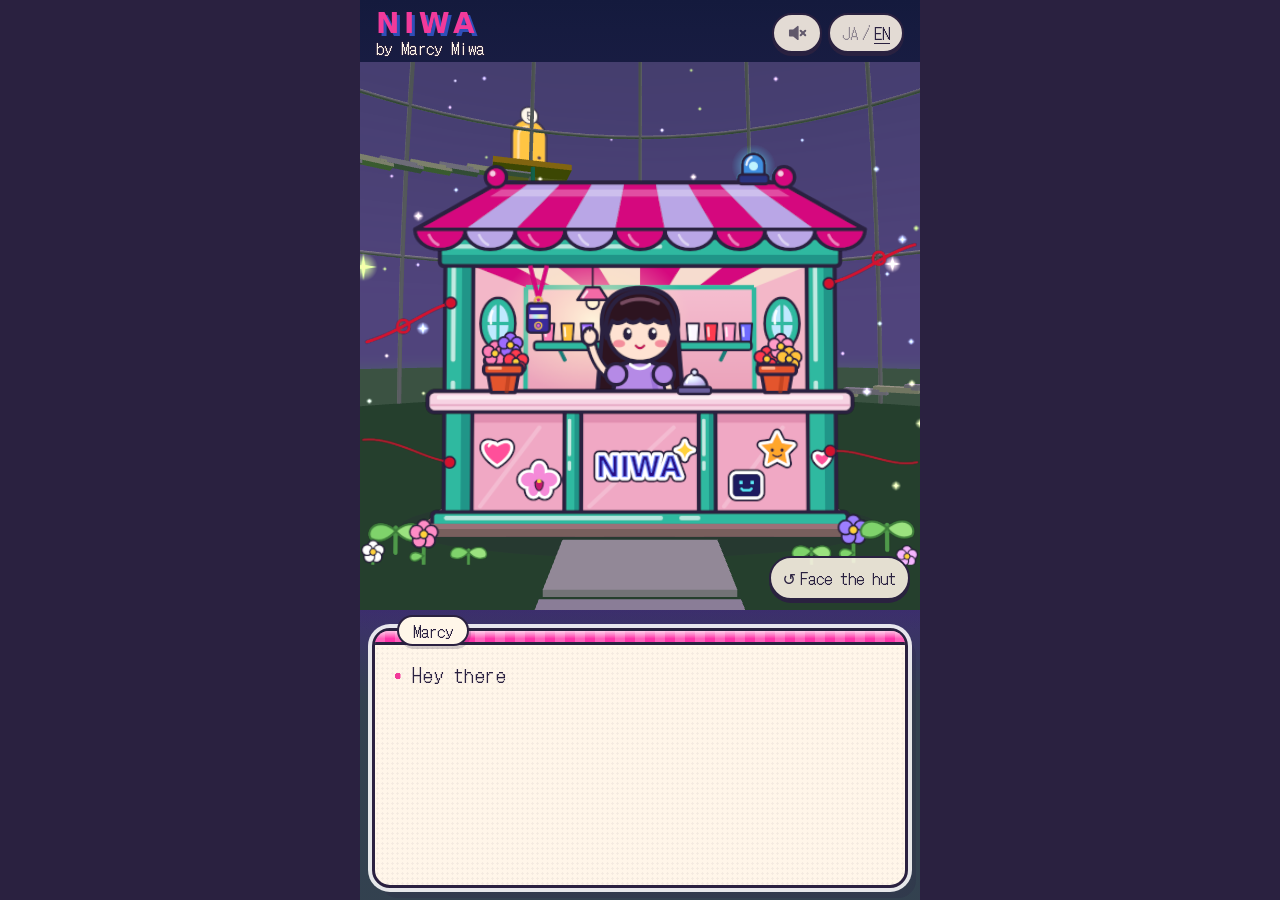
==== commit be6d51ca: "スマホを かたむけると 3D の 庭に 立っている みたいに - assets/js/room3d.js（three.js r170 を 同梱）   - 小屋の 絵を 部品ごとに 板にして 奥行きを " ====
--- a/index.html
+++ b/index.html
@@ -45,6 +45,10 @@
         <!-- 小屋とまーしーは scene.js が描く -->
       </div>
       <p class="bubble" id="bubble" role="status" aria-live="polite"></p>
+      <div class="look-ctl" id="lookCtl" hidden>
+        <button class="chip" id="gyroBtn" type="button" hidden><span aria-hidden="true">📱</span> <span data-i18n="gyro">かたむけて みる</span></button>
+        <button class="chip" id="recenterBtn" type="button"><span aria-hidden="true">↺</span> <span data-i18n="recenter">しょうめん</span></button>
+      </div>
     </main>
 
     <!-- 下: マーシーの窓 -->
--- a/assets/css/hut.css
+++ b/assets/css/hut.css
@@ -466,3 +466,19 @@
 @media (prefers-reduced-motion: reduce) {
   *, *::before, *::after { animation-duration: .001ms !important; animation-iteration-count: 1 !important; transition-duration: .001ms !important; }
 }
+
+/* ---------- 3D（かたむけると 庭に 立っている みたいに） ---------- */
+.room3d { position: absolute; inset: 0; width: 100%; height: 100%; display: block; touch-action: none; cursor: grab; }
+.room3d:active { cursor: grabbing; }
+/* 3D の ときは 2D の 絵を かくす（小屋の SVG は 3D の 板の もとに つかうので 消さない） */
+.is3d .sky, .is3d .dome { display: none; }
+.is3d .scene { visibility: hidden; }
+/* とびらは 3D の なかに あるので、ボタンは 読み上げ・キーボード用に 見えなく して のこす */
+.is3d .doors { position: absolute; width: 1px; height: 1px; overflow: hidden; clip: rect(0 0 0 0); }
+.is3d .doors .door:focus { position: fixed; }
+.look-ctl {
+  position: absolute; z-index: 5; right: 10px; bottom: 10px;
+  display: flex; gap: 6px; flex-wrap: wrap; justify-content: flex-end;
+}
+.look-ctl .chip { min-height: 44px; font-size: 16px; }
+#gyroBtn { background: linear-gradient(180deg, #ffd0e8, #ff8fc8); }
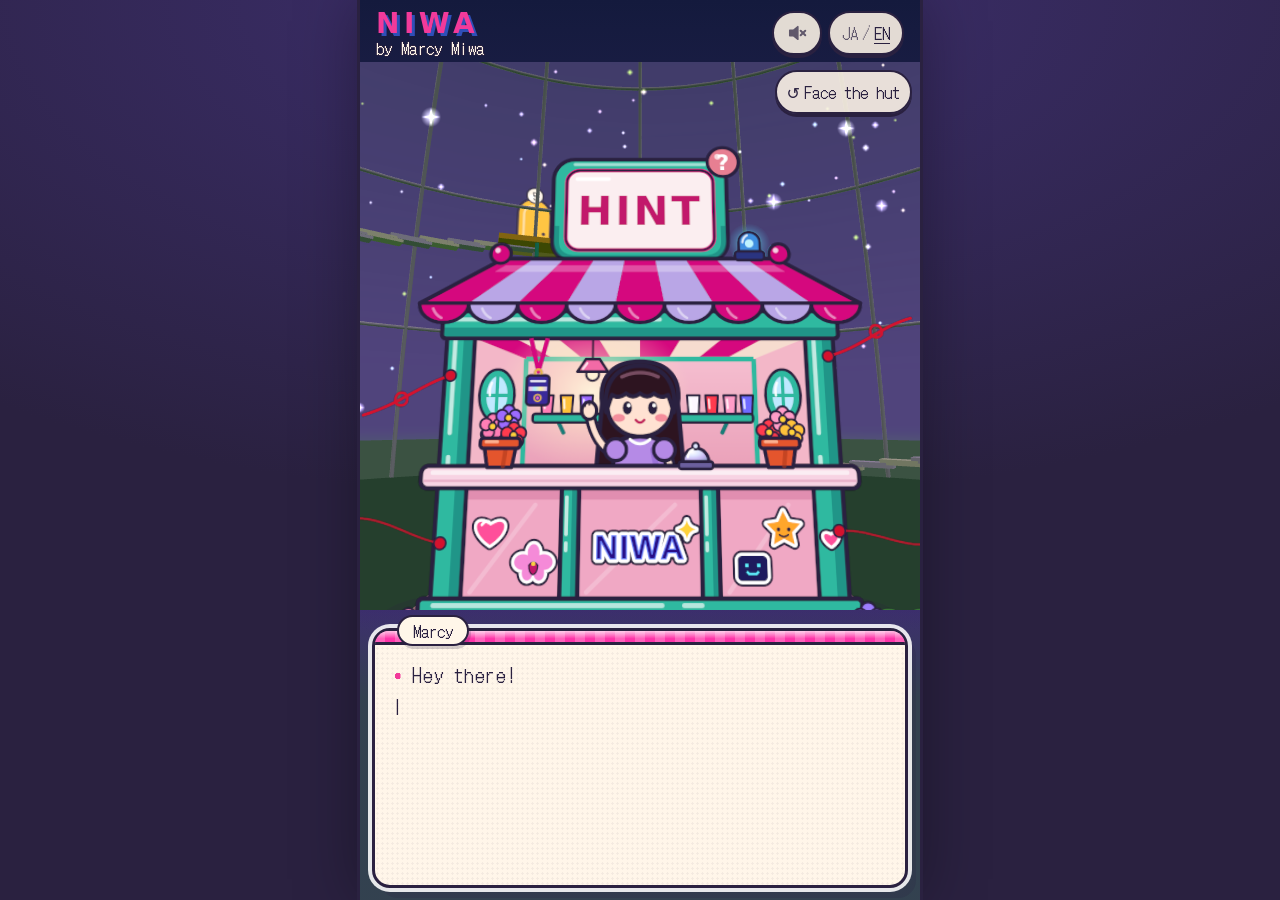
==== commit 28a7bd11: "GitHub Pages で 公開する じゅんび と 実機の たしかめ - .nojekyll、シェア画像を 公開 URL（marcymiwa.github.io/node）の 絶対 URL に - " ====
--- a/index.html
+++ b/index.html
@@ -9,7 +9,9 @@
   <meta property="og:title" content="NIWA by Marcy Miwa">
   <meta property="og:description" content="こんにちは！まーしーです！">
   <meta property="og:type" content="website">
-  <meta property="og:image" content="assets/img/ogp.png">
+  <meta property="og:url" content="https://marcymiwa.github.io/node/">
+  <meta property="og:image" content="https://marcymiwa.github.io/node/assets/img/ogp.png">
+  <meta name="twitter:image" content="https://marcymiwa.github.io/node/assets/img/ogp.png">
   <meta name="twitter:card" content="summary_large_image">
   <link rel="icon" href="assets/img/favicon.svg" type="image/svg+xml">
   <link rel="preconnect" href="https://fonts.googleapis.com">
--- a/assets/css/hut.css
+++ b/assets/css/hut.css
@@ -103,7 +103,7 @@
 .toggles { display: flex; gap: 6px; }
 .chip {
   display: inline-flex; align-items: center; gap: 4px;
-  min-height: 40px; padding: 4px 12px;
+  min-height: 44px; padding: 4px 12px;
   border-radius: 999px; border: 2px solid var(--window-edge);
   background: color-mix(in srgb, var(--window-bg) 88%, transparent);
   font-size: 16px; line-height: 1; cursor: pointer; white-space: nowrap;
@@ -118,8 +118,13 @@
 .chip:focus-visible, .menu .item:focus-visible, .talk-btn:focus-visible, .back:focus-visible, .sheet-close:focus-visible, .link-btn:focus-visible {
   outline: 3px solid var(--cursor); outline-offset: 2px;
 }
+/* 空の うえでも 見えるように こい 線 + あかるい ふち */
+.chip:focus-visible, .door:focus-visible {
+  outline: 3px solid var(--window-edge); outline-offset: 2px;
+  box-shadow: 0 0 0 7px var(--window-bg);
+}
 .chip .sep { opacity: .45; }
-.chip [lang] { opacity: .45; }
+.chip [lang] { opacity: .7; }
 .chip [lang].on { opacity: 1; text-decoration: underline; text-underline-offset: 3px; }
 .chip[aria-pressed="true"] { background: var(--sun); }
 
@@ -174,7 +179,7 @@
   font: 16px/1 var(--font-dot); color: var(--window-edge);
 }
 .door:active svg { transform: translateY(2px); }
-.door:focus-visible { outline: 3px dashed var(--riso-pink); outline-offset: 2px; border-radius: 8px; }
+.door:focus-visible { border-radius: 10px; }
 
 .hut-sign { cursor: pointer; }
 .marcy { cursor: pointer; transform-box: fill-box; transform-origin: 50% 100%; }
@@ -191,9 +196,11 @@
 /* ふきだし */
 .bubble {
   position: absolute; z-index: 4;
-  left: 50%; top: 10%;
+  /* 小屋に あわせて おく（かんばんの した・まーしーの あたまの うえ）。長い ときは よこに ひろげる */
+  left: 50%; top: auto;
+  bottom: calc(min(100%, 92vw, 400px) * .57 + 8px);
   transform: translate(-50%, 6px) scale(.96);
-  max-width: min(78%, 320px);
+  width: max-content; max-width: min(92%, 380px);
   margin: 0; padding: 8px 14px;
   background: var(--window-bg); color: var(--window-ink);
   border: 2px solid var(--window-edge); border-radius: 16px;
@@ -212,12 +219,14 @@
 /* ---------- マーシーの窓（MOTHER2 風） ---------- */
 .window-wrap {
   position: relative; z-index: 5;
+  flex: 0 1 auto; min-height: 0;
+  display: flex; flex-direction: column;
   padding: 0 12px calc(12px + var(--safe-b));
   background: linear-gradient(180deg, transparent, color-mix(in srgb, var(--ground-dark) 60%, transparent) 30%);
 }
 .window {
   position: relative;
-  min-height: 200px; max-height: 60dvh;
+  flex: 0 1 auto; min-height: 0; max-height: 60dvh;
   display: flex; flex-direction: column;
   background-color: var(--window-bg); background-image: var(--grain); background-size: 5px 5px;
   color: var(--window-ink);
@@ -241,7 +250,7 @@
 }
 .window.closed { display: none; }
 .window-head {
-  position: absolute; right: 12px; top: -20px; z-index: 2;
+  position: absolute; right: 12px; top: -22px; z-index: 2;
   display: flex; align-items: center; gap: 8px;
 }
 .speaker {
@@ -262,14 +271,15 @@
 .talk-btn:active { transform: translateY(2px); }
 .back {
   display: inline-flex; align-items: center; gap: 4px;
-  min-height: 40px; padding: 0 12px;
+  min-height: 44px; padding: 0 12px;
   background: var(--window-bg); border: 2px solid var(--window-edge); border-radius: 999px;
   box-shadow: 2px 3px 0 rgba(42, 33, 64, .2);
   cursor: pointer; font-size: 16px;
 }
 .window-body {
-  position: relative; flex: 0 0 auto;
-  min-height: 64px; padding: 6px 2px 4px;
+  position: relative; flex: 0 1 auto;
+  min-height: 0; padding: 6px 2px 4px;
+  overflow-y: auto; overscroll-behavior: contain; -webkit-overflow-scrolling: touch;
   cursor: pointer;
 }
 .line {
@@ -288,6 +298,7 @@
 
 .menu {
   display: grid; grid-template-columns: 1fr 1fr; gap: 2px 6px;
+  flex: none;
   margin-top: 6px; padding-top: 8px;
   border-top: 2px dashed color-mix(in srgb, var(--window-edge) 35%, transparent);
   overflow-y: auto; overscroll-behavior: contain;
@@ -377,7 +388,7 @@
   box-shadow: 2px 3px 0 rgba(42, 33, 64, .16);
   font-size: 16px; line-height: 1.5;
 }
-.star { color: var(--riso-pink); }
+.star { color: #c2186b; } /* かんばんの 字と おなじ。紙の うえで 5:1 くらい */
 .work-title, .sheet-title {
   margin: 4px 0 4px; font-family: var(--font-round); font-weight: 700;
   font-size: 24px; line-height: 1.35; letter-spacing: .01em;
@@ -454,13 +465,35 @@
 .noscript { position: absolute; inset: auto 16px 16px; background: var(--window-bg); padding: 12px; border-radius: 12px; }
 
 /* 横向き・大きめの画面 */
+@media (min-height: 640px) { .window-body { min-height: 64px; } .window { min-height: 200px; } }
 @media (min-height: 760px) { .window { min-height: 260px; } }
+/* ひくい 画面（320x568 など）: 窓が はみでないように 小さく */
+@media (max-height: 600px) {
+  .stage { min-height: 140px; }
+  .line { font-size: 17px; line-height: 1.6; }
+  .window { padding-top: 20px; padding-bottom: 10px; }
+}
+/* せまい 画面: メニューの 字を すこし 小さく して 1行に */
+@media (max-width: 340px) {
+  .menu .item { font-size: 16px; padding-left: 20px; letter-spacing: 0; }
+  .menu .item::before { left: 4px; }
+}
 @media (orientation: landscape) and (max-height: 520px) {
   .app { flex-direction: row; max-width: none; }
-  .topbar { position: absolute; left: 0; right: 0; }
-  .stage { flex: 1 1 50%; }
-  .window-wrap { flex: 1 1 50%; display: flex; align-items: flex-end; padding-top: 56px; }
+  .topbar { position: absolute; left: 0; right: 0; padding-top: calc(8px + var(--safe-t)); }
+  .stage { flex: 1 1 50%; margin-top: calc(56px + var(--safe-t)); min-height: 0; }
+  .window-wrap { flex: 1 1 50%; justify-content: flex-end; padding-top: 56px; }
   .window { width: 100%; max-height: calc(100dvh - 70px); }
+  .sheet { padding-top: calc(10px + var(--safe-t)); justify-content: center; }
+  .sheet-card { max-width: 640px; }
+  .sheet-card::before { height: 30px; }
+  .work-visual { width: min(100%, calc(52dvh * 4 / 3)); margin-inline: auto; }
+}
+/* タブレット・PC: まわりを 夜空に して 窓わくを つける */
+@media (min-width: 700px) {
+  body { background: radial-gradient(120% 80% at 50% 0%, #3d2f6e, var(--ink) 70%); }
+  .app { box-shadow: 0 0 0 3px var(--window-edge), 0 0 60px rgba(0, 0, 0, .35); }
+  .menu { grid-template-columns: repeat(3, 1fr); }
 }
 
 @media (prefers-reduced-motion: reduce) {
@@ -473,12 +506,25 @@
 /* 3D の ときは 2D の 絵を かくす（小屋の SVG は 3D の 板の もとに つかうので 消さない） */
 .is3d .sky, .is3d .dome { display: none; }
 .is3d .scene { visibility: hidden; }
+/* 3D は 小屋が 大きく うつるので、ふきだしは 地面の うえ（顔と かんばんに かぶらない） */
+.is3d .bubble { bottom: 12px; }
 /* とびらは 3D の なかに あるので、ボタンは 読み上げ・キーボード用に 見えなく して のこす */
 .is3d .doors { position: absolute; width: 1px; height: 1px; overflow: hidden; clip: rect(0 0 0 0); }
 .is3d .doors .door:focus { position: fixed; }
 .look-ctl {
-  position: absolute; z-index: 5; right: 10px; bottom: 10px;
+  position: absolute; z-index: 5; right: 8px; top: 8px;
   display: flex; gap: 6px; flex-wrap: wrap; justify-content: flex-end;
 }
-.look-ctl .chip { min-height: 44px; font-size: 16px; }
+.look-ctl .chip { min-height: 44px; padding: 4px 10px; font-size: 16px; }
+@media (orientation: landscape) and (max-height: 520px) {
+  .look-ctl { top: auto; bottom: 8px; left: 8px; right: auto; justify-content: flex-start; }
+}
 #gyroBtn { background: linear-gradient(180deg, #ffd0e8, #ff8fc8); }
+
+/* ?debug=1 の 表示（実機の たしかめ用） */
+.debug-hud {
+  position: fixed; left: 6px; top: 70px; z-index: 99; margin: 0; padding: 6px 8px;
+  max-width: calc(100vw - 12px); pointer-events: none;
+  background: rgba(20, 14, 40, .78); color: #dffbf3; border-radius: 8px;
+  font: 12px/1.35 ui-monospace, Menlo, monospace; white-space: pre-wrap;
+}
